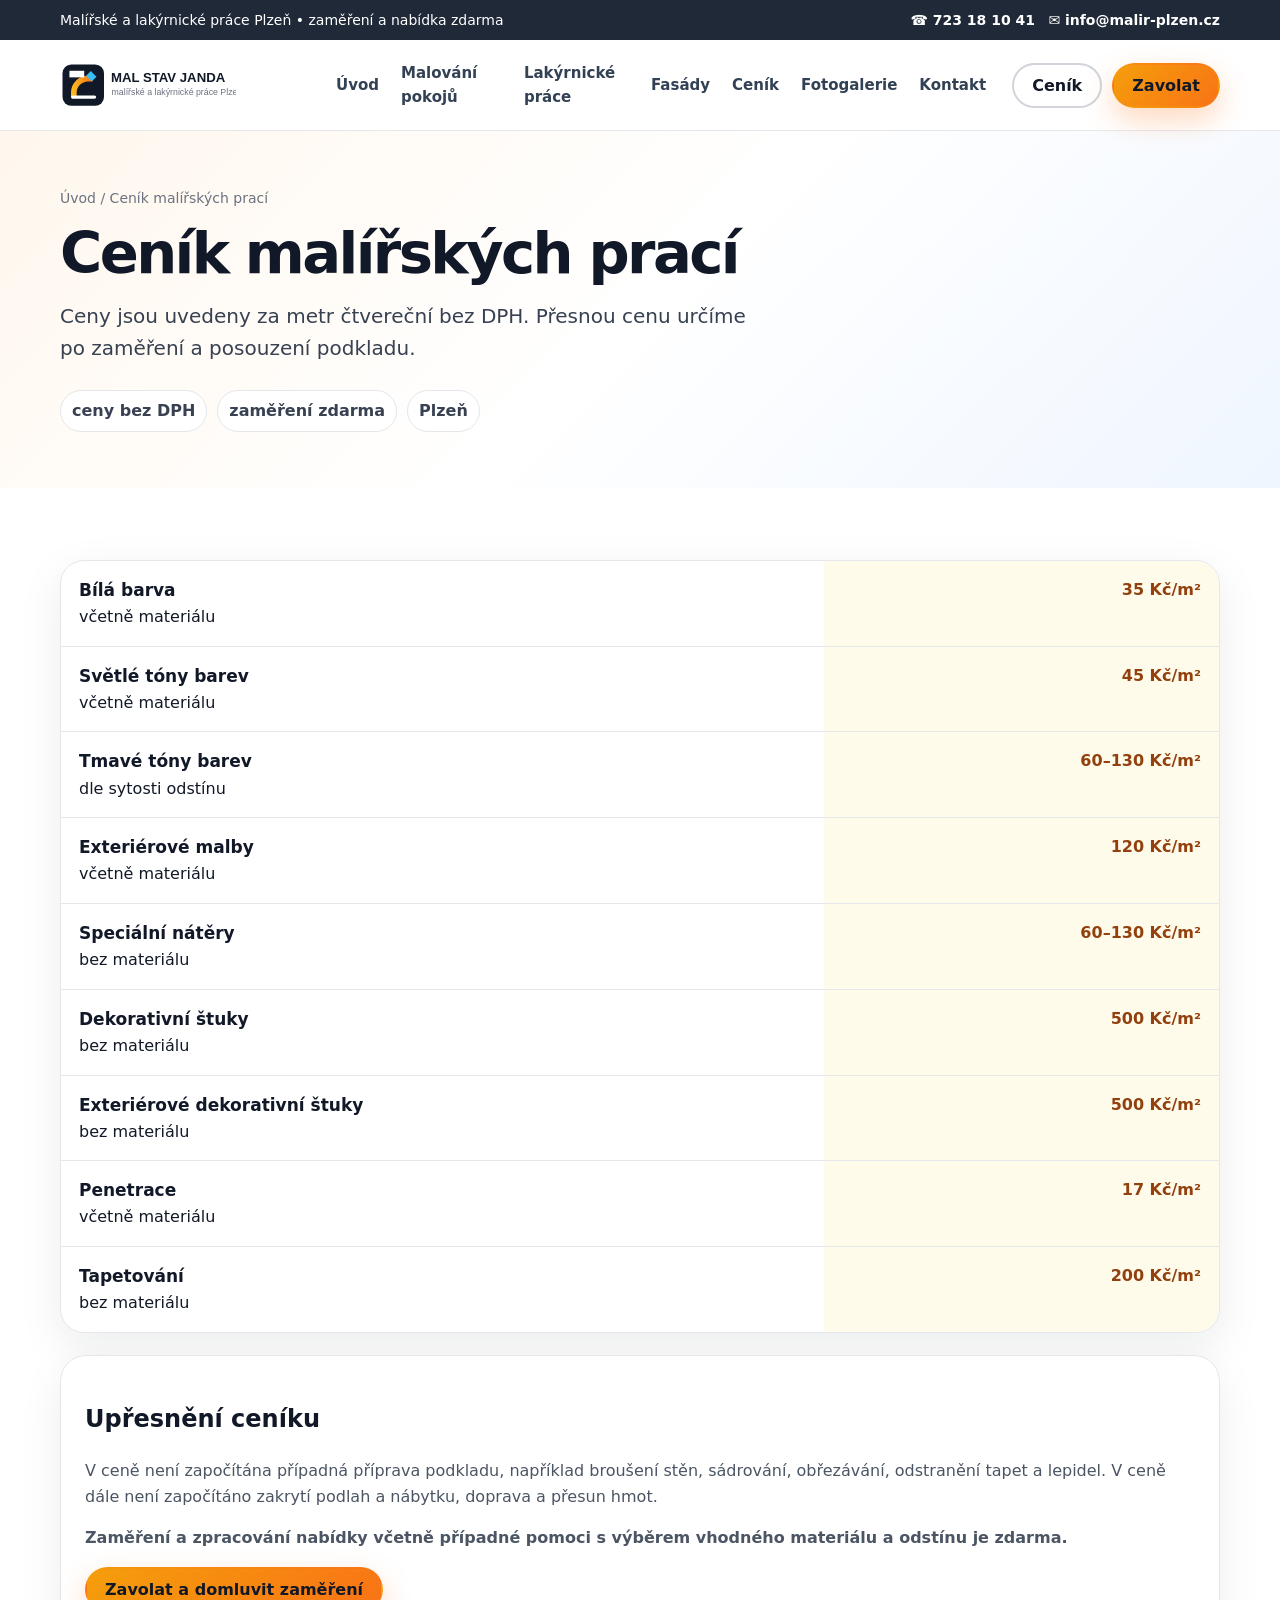
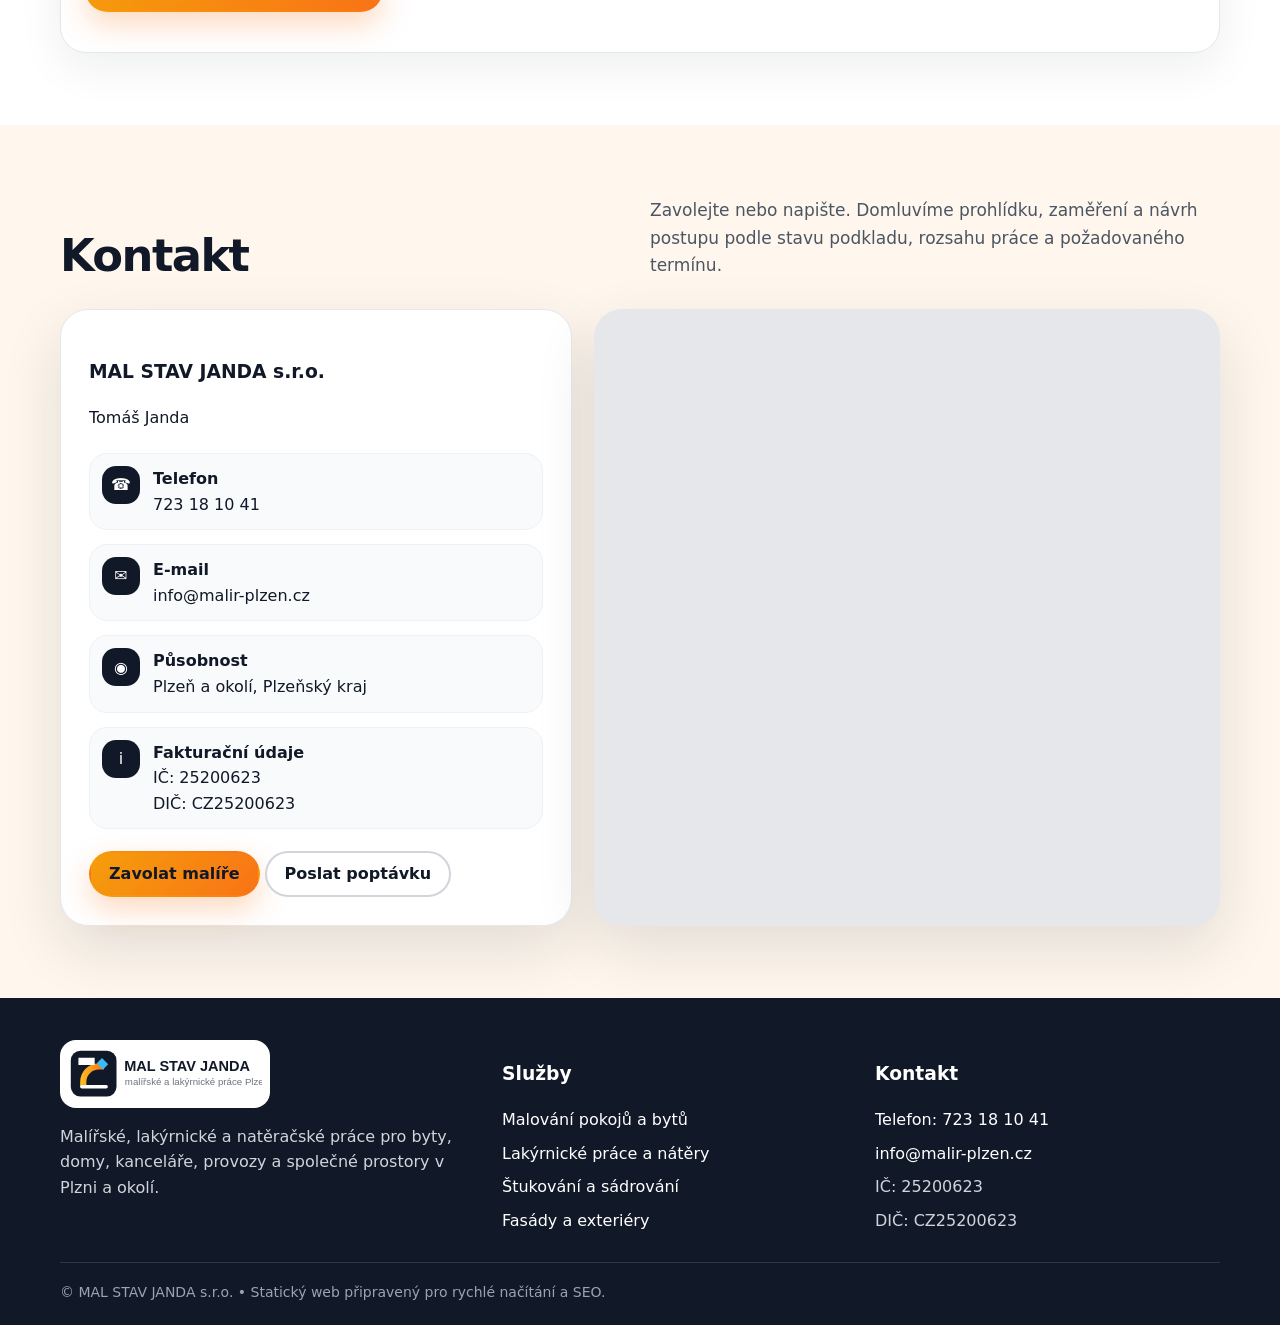
==== cenik.html @ 886f4cb3 "Initial commit" ====
<!doctype html>
<html lang="cs">
<head>
<meta charset="utf-8">
<meta name="viewport" content="width=device-width, initial-scale=1">
<title>Ceník malířských prací Plzeň | MAL STAV JANDA s.r.o.</title>
<meta name="description" content="Orientační ceník malířských a lakýrnických prací v Plzni. Bílá barva, barevné malby, penetrace, dekorativní štuky, tapetování a exteriérové malby.">
<link rel="canonical" href="https://www.malir-plzen.cz/cenik.html">
<link rel="icon" href="/favicon.ico" sizes="any">
<link rel="icon" type="image/png" href="assets/img/favicon.png">
<meta property="og:title" content="Ceník malířských prací Plzeň | MAL STAV JANDA s.r.o.">
<meta property="og:description" content="Orientační ceník malířských a lakýrnických prací v Plzni. Bílá barva, barevné malby, penetrace, dekorativní štuky, tapetování a exteriérové malby.">
<meta property="og:type" content="website">
<meta property="og:url" content="https://www.malir-plzen.cz/cenik.html">
<meta property="og:image" content="https://www.malir-plzen.cz/assets/img/hero-malir.svg">
<link rel="preconnect" href="https://www.google.com">
<link rel="stylesheet" href="assets/css/style.css">
<script type="application/ld+json">
{
  "@context":"https://schema.org",
  "@type":"LocalBusiness",
  "name":"MAL STAV JANDA s.r.o.",
  "url":"https://www.malir-plzen.cz",
  "telephone":"+420723181041",
  "email":"info@malir-plzen.cz",
  "areaServed":["Plzeň","Plzeňský kraj"],
  "description":"Malířské, lakýrnické a natěračské práce v Plzni a okolí. Malování bytů, kanceláří, provozů, štukování, sádrování a fasádní nátěry.",
  "priceRange":"Kč"
}
</script>
</head><body>
<div class="topbar"><div class="container">
  <div>Malířské a lakýrnické práce Plzeň • zaměření a nabídka zdarma</div>
  <div><a href="tel:+420723181041">☎ 723 18 10 41</a> &nbsp; <a href="mailto:info@malir-plzen.cz">✉ info@malir-plzen.cz</a></div>
</div></div>
<header class="header">
  <div class="container nav">
    <a class="logo" href="index.html" aria-label="MAL STAV JANDA"><img src="assets/img/logo.svg" alt="MAL STAV JANDA - malíři Plzeň"></a>
    <nav class="menu">
<a href="index.html">Úvod</a>
<a href="malovani-pokoju-plzen.html">Malování pokojů</a>
<a href="lakyrnicke-prace-plzen.html">Lakýrnické práce</a>
<a href="fasady-natery-plzen.html">Fasády</a>
<a href="cenik.html">Ceník</a>
<a href="galerie.html">Fotogalerie</a>
<a href="kontakt.html">Kontakt</a>
</nav>
    <div class="nav-cta"><a class="btn secondary" href="cenik.html">Ceník</a><a class="btn primary" href="tel:+420723181041">Zavolat</a><button class="mobile-toggle" aria-label="Menu">☰</button></div>
  </div>
</header>
<main>
<section class="page-hero">
  <div class="container">
    <div class="breadcrumbs"><a href="index.html">Úvod</a> / Ceník malířských prací</div>
    <h1>Ceník malířských prací</h1>
    <p class="lead">Ceny jsou uvedeny za metr čtvereční bez DPH. Přesnou cenu určíme po zaměření a posouzení podkladu.</p>
    <div class="badges"><span class="badge">ceny bez DPH</span><span class="badge">zaměření zdarma</span><span class="badge">Plzeň</span></div>
  </div>
</section>
<section class="section"><div class="container"><div class="price-table"><div class="price-row"><div><strong>Bílá barva</strong><br>včetně materiálu</div><div class="price">35 Kč/m²</div></div><div class="price-row"><div><strong>Světlé tóny barev</strong><br>včetně materiálu</div><div class="price">45 Kč/m²</div></div><div class="price-row"><div><strong>Tmavé tóny barev</strong><br>dle sytosti odstínu</div><div class="price">60–130 Kč/m²</div></div><div class="price-row"><div><strong>Exteriérové malby</strong><br>včetně materiálu</div><div class="price">120 Kč/m²</div></div><div class="price-row"><div><strong>Speciální nátěry</strong><br>bez materiálu</div><div class="price">60–130 Kč/m²</div></div><div class="price-row"><div><strong>Dekorativní štuky</strong><br>bez materiálu</div><div class="price">500 Kč/m²</div></div><div class="price-row"><div><strong>Exteriérové dekorativní štuky</strong><br>bez materiálu</div><div class="price">500 Kč/m²</div></div><div class="price-row"><div><strong>Penetrace</strong><br>včetně materiálu</div><div class="price">17 Kč/m²</div></div><div class="price-row"><div><strong>Tapetování</strong><br>bez materiálu</div><div class="price">200 Kč/m²</div></div></div>
     <div class="card" style="margin-top:22px"><h2>Upřesnění ceníku</h2><p>V ceně není započítána případná příprava podkladu, například broušení stěn, sádrování, obřezávání, odstranění tapet a lepidel. V ceně dále není započítáno zakrytí podlah a nábytku, doprava a přesun hmot.</p><p><strong>Zaměření a zpracování nabídky včetně případné pomoci s výběrem vhodného materiálu a odstínu je zdarma.</strong></p><p><a class="btn primary" href="tel:+420723181041">Zavolat a domluvit zaměření</a></p></div></div></section><section class="section warm" id="kontakt">
  <div class="container">
    <div class="section-head">
      <h2>Kontakt</h2>
      <p>Zavolejte nebo napište. Domluvíme prohlídku, zaměření a návrh postupu podle stavu podkladu, rozsahu práce a požadovaného termínu.</p>
    </div>
    <div class="contact-grid">
      <div class="contact-card">
        <h3>MAL STAV JANDA s.r.o.</h3>
        <p>Tomáš Janda</p>
        <div class="contact-list">
          <a class="contact-item" href="tel:+420723181041"><span class="ci">☎</span><span><strong>Telefon</strong><br>723 18 10 41</span></a>
          <a class="contact-item" href="mailto:info@malir-plzen.cz"><span class="ci">✉</span><span><strong>E-mail</strong><br>info@malir-plzen.cz</span></a>
          <div class="contact-item"><span class="ci">◉</span><span><strong>Působnost</strong><br>Plzeň a okolí, Plzeňský kraj</span></div>
          <div class="contact-item"><span class="ci">i</span><span><strong>Fakturační údaje</strong><br>IČ: 25200623<br>DIČ: CZ25200623</span></div>
        </div>
        <a class="btn primary" href="tel:+420723181041">Zavolat malíře</a>
        <a class="btn secondary" href="mailto:info@malir-plzen.cz">Poslat poptávku</a>
      </div>
      <div class="map-wrap">
        <iframe loading="lazy" referrerpolicy="no-referrer-when-downgrade" src="https://www.google.com/maps?q=MAL%20STAV%20JANDA%20s.r.o.%20Plze%C5%88&output=embed" title="Mapa - MAL STAV JANDA Plzeň"></iframe>
      </div>
    </div>
  </div>
</section>
</main><footer class="footer">
<div class="container">
  <div class="footer-grid">
    <div>
      <img src="assets/img/logo.svg" alt="MAL STAV JANDA" style="width:210px;background:#fff;border-radius:16px;padding:8px">
      <p>Malířské, lakýrnické a natěračské práce pro byty, domy, kanceláře, provozy a společné prostory v Plzni a okolí.</p>
    </div>
    <div>
      <h3>Služby</h3>
      <ul>
        <li><a href="malovani-pokoju-plzen.html">Malování pokojů a bytů</a></li>
        <li><a href="lakyrnicke-prace-plzen.html">Lakýrnické práce a nátěry</a></li>
        <li><a href="stukovani-sadrovani-plzen.html">Štukování a sádrování</a></li>
        <li><a href="fasady-natery-plzen.html">Fasády a exteriéry</a></li>
      </ul>
    </div>
    <div>
      <h3>Kontakt</h3>
      <ul>
        <li><a href="tel:+420723181041">Telefon: 723 18 10 41</a></li>
        <li><a href="mailto:info@malir-plzen.cz">info@malir-plzen.cz</a></li>
        <li>IČ: 25200623</li>
        <li>DIČ: CZ25200623</li>
      </ul>
    </div>
  </div>
  <div class="copyright">© MAL STAV JANDA s.r.o. • Statický web připravený pro rychlé načítání a SEO.</div>
</div>
</footer>
<script src="assets/js/main.js"></script>
</body></html>
---- assets/css/style.css ----
:root{
  --ink:#111827; --muted:#6b7280; --line:#e5e7eb; --cream:#fff7ed; --paper:#ffffff;
  --accent:#f59e0b; --accent2:#f97316; --blue:#0ea5e9; --dark:#1f2937; --green:#10b981;
  --shadow:0 22px 60px rgba(17,24,39,.12);
}
*{box-sizing:border-box}
html{scroll-behavior:smooth}
body{margin:0;font-family:Inter,system-ui,-apple-system,Segoe UI,Roboto,Arial,sans-serif;color:var(--ink);background:#fff;line-height:1.6}
a{color:inherit;text-decoration:none}
img{max-width:100%;display:block}
.container{width:min(1160px,calc(100% - 32px));margin-inline:auto}
.topbar{background:var(--dark);color:#fff;font-size:14px}
.topbar .container{display:flex;gap:22px;align-items:center;justify-content:space-between;padding:9px 0;flex-wrap:wrap}
.topbar a{color:#fff;font-weight:700}
.header{position:sticky;top:0;z-index:50;background:rgba(255,255,255,.94);backdrop-filter:blur(14px);border-bottom:1px solid var(--line)}
.nav{display:flex;align-items:center;justify-content:space-between;gap:24px;padding:13px 0}
.logo{display:flex;align-items:center;gap:12px;min-width:250px}
.logo img{width:176px;height:auto}
.menu{display:flex;align-items:center;gap:18px;font-weight:750;font-size:15px}
.menu a{padding:8px 2px;color:#334155}
.menu a:hover{color:var(--accent2)}
.nav-cta{display:flex;gap:10px;align-items:center}
.btn{display:inline-flex;align-items:center;justify-content:center;gap:8px;padding:12px 18px;border-radius:999px;font-weight:850;border:2px solid transparent;transition:.2s ease;line-height:1.1}
.btn.primary{background:linear-gradient(135deg,var(--accent),var(--accent2));color:#111827;box-shadow:0 12px 30px rgba(249,115,22,.28)}
.btn.primary:hover{transform:translateY(-1px);box-shadow:0 16px 36px rgba(249,115,22,.36)}
.btn.secondary{background:#fff;border-color:#d1d5db;color:#111827}
.btn.dark{background:#111827;color:#fff}
.mobile-toggle{display:none;background:#111827;color:#fff;border:0;border-radius:12px;padding:10px 12px;font-size:18px}
.hero{position:relative;overflow:hidden;background:radial-gradient(circle at 12% 10%,#fed7aa 0,transparent 30%),linear-gradient(135deg,#fff7ed 0%,#ffffff 45%,#eff6ff 100%);padding:72px 0 52px}
.hero-grid{display:grid;grid-template-columns:1.02fr .98fr;gap:44px;align-items:center}
.kicker{display:inline-flex;gap:9px;align-items:center;background:#111827;color:#fff;border-radius:999px;padding:8px 14px;font-size:14px;font-weight:850;margin-bottom:18px}
h1{font-size:clamp(40px,5vw,68px);line-height:.98;margin:0 0 18px;letter-spacing:-.045em}
.lead{font-size:20px;color:#374151;max-width:690px;margin:0 0 26px}
.hero-actions{display:flex;gap:12px;flex-wrap:wrap;margin-bottom:26px}
.trust{display:grid;grid-template-columns:repeat(3,1fr);gap:12px;max-width:700px}
.trust .item{background:#fff;border:1px solid var(--line);border-radius:18px;padding:14px 16px;box-shadow:0 12px 32px rgba(17,24,39,.07)}
.trust strong{display:block;font-size:20px}
.trust span{font-size:13px;color:var(--muted);font-weight:700}
.hero-card{position:relative}
.hero-card img{border-radius:30px;box-shadow:var(--shadow);border:8px solid #fff}
.float-card{position:absolute;left:-18px;bottom:28px;background:#111827;color:#fff;border-radius:22px;padding:16px 18px;box-shadow:var(--shadow);max-width:260px}
.float-card strong{display:block;font-size:18px}
.section{padding:72px 0}
.section.soft{background:#f8fafc}
.section.warm{background:#fff7ed}
.section-head{display:flex;align-items:end;justify-content:space-between;gap:24px;margin-bottom:30px}
.section-head h2{font-size:clamp(31px,3.5vw,48px);line-height:1.05;letter-spacing:-.035em;margin:0}
.section-head p{max-width:570px;color:#4b5563;margin:0;font-size:17px}
.grid{display:grid;gap:18px}
.grid.cols-3{grid-template-columns:repeat(3,1fr)}
.grid.cols-4{grid-template-columns:repeat(4,1fr)}
.card{background:#fff;border:1px solid var(--line);border-radius:26px;padding:24px;box-shadow:0 14px 45px rgba(17,24,39,.07)}
.service-card{position:relative;overflow:hidden;min-height:252px}
.service-card::before{content:"";position:absolute;right:-34px;top:-34px;width:140px;height:140px;background:linear-gradient(135deg,#fde68a,#fed7aa);border-radius:42px;transform:rotate(14deg);opacity:.85}
.icon{width:52px;height:52px;display:grid;place-items:center;background:#111827;color:#fff;border-radius:18px;font-size:25px;margin-bottom:18px;position:relative}
.service-card h3,.card h3{margin:0 0 9px;font-size:23px;line-height:1.15}
.service-card p,.card p{color:#4b5563;margin:0 0 16px}
.link{font-weight:850;color:#b45309}
.split{display:grid;grid-template-columns:.9fr 1.1fr;gap:24px;align-items:start}
.panel{background:#111827;color:#fff;border-radius:30px;padding:34px;box-shadow:var(--shadow)}
.panel h2{margin:0 0 14px;font-size:38px;line-height:1.05}
.panel p{color:#d1d5db}
.checklist{display:grid;gap:12px;margin-top:22px}
.check{display:flex;gap:10px;align-items:flex-start}
.check b{color:#fff}
.check span:first-child{width:24px;height:24px;display:grid;place-items:center;border-radius:50%;background:#f59e0b;color:#111827;font-weight:900;flex:0 0 24px}
.price-table{overflow:hidden;border-radius:24px;border:1px solid var(--line);background:#fff;box-shadow:0 14px 45px rgba(17,24,39,.08)}
.price-row{display:grid;grid-template-columns:1.35fr .7fr;gap:0;border-bottom:1px solid var(--line)}
.price-row:last-child{border-bottom:0}
.price-row>div{padding:16px 18px}
.price-row strong{font-size:17px}
.price{font-weight:900;text-align:right;color:#92400e;background:#fffbeb}
.note{font-size:14px;color:#6b7280;margin-top:14px}
.steps{counter-reset:step}
.step{display:flex;gap:18px;align-items:flex-start}
.step::before{counter-increment:step;content:counter(step);width:46px;height:46px;border-radius:17px;background:linear-gradient(135deg,var(--accent),var(--accent2));display:grid;place-items:center;font-weight:950;color:#111827;flex:0 0 46px}
.gallery{display:grid;grid-template-columns:1.1fr .9fr;gap:18px}
.swatch{min-height:260px;border-radius:26px;position:relative;overflow:hidden;background:linear-gradient(135deg,#fef3c7,#ffffff)}
.swatch::before,.swatch::after{content:"";position:absolute;border-radius:50%;filter:blur(1px)}
.swatch::before{width:300px;height:300px;background:#f59e0b;left:-80px;top:-100px;opacity:.55}
.swatch::after{width:260px;height:260px;background:#38bdf8;right:-90px;bottom:-90px;opacity:.45}
.swatch span{position:absolute;left:28px;bottom:24px;font-size:32px;font-weight:900;letter-spacing:-.03em}
.contact-grid{display:grid;grid-template-columns:.9fr 1.1fr;gap:22px}
.contact-card{background:#fff;border-radius:28px;padding:28px;border:1px solid var(--line);box-shadow:var(--shadow)}
.contact-list{display:grid;gap:14px;margin:22px 0}
.contact-item{display:flex;gap:13px;align-items:flex-start;padding:12px;border-radius:18px;background:#f8fafc;border:1px solid #edf2f7}
.contact-item .ci{width:38px;height:38px;border-radius:14px;background:#111827;color:#fff;display:grid;place-items:center;flex:0 0 38px}
.map-wrap{border:0;border-radius:28px;overflow:hidden;box-shadow:var(--shadow);background:#e5e7eb;min-height:430px}
.map-wrap iframe{width:100%;height:430px;border:0;display:block}
.footer{background:#111827;color:#fff;padding:42px 0 22px}
.footer-grid{display:grid;grid-template-columns:1.2fr 1fr 1fr;gap:28px}
.footer a{color:#fff}
.footer p,.footer li{color:#d1d5db}
.footer ul{list-style:none;padding:0;margin:0;display:grid;gap:8px}
.copyright{border-top:1px solid rgba(255,255,255,.12);margin-top:28px;padding-top:18px;color:#9ca3af;font-size:14px}
.breadcrumbs{font-size:14px;color:#6b7280;margin-bottom:16px}
.page-hero{background:linear-gradient(135deg,#fff7ed,#fff,#eff6ff);padding:56px 0}
.page-hero h1{font-size:clamp(38px,4.5vw,62px)}
.badges{display:flex;gap:10px;flex-wrap:wrap;margin-top:18px}
.badge{display:inline-flex;align-items:center;padding:7px 11px;background:#fff;border:1px solid var(--line);border-radius:999px;font-weight:800;color:#374151}
.faq details{background:#fff;border:1px solid var(--line);border-radius:20px;padding:18px 20px}
.faq details+details{margin-top:12px}
.faq summary{font-weight:900;cursor:pointer}
.faq p{color:#4b5563}
@media(max-width:980px){
  .hero-grid,.split,.contact-grid,.gallery{grid-template-columns:1fr}
  .grid.cols-3,.grid.cols-4{grid-template-columns:repeat(2,1fr)}
  .menu{display:none;position:absolute;left:16px;right:16px;top:74px;background:#fff;border:1px solid var(--line);border-radius:22px;box-shadow:var(--shadow);padding:16px;flex-direction:column;align-items:flex-start}
  .menu.open{display:flex}
  .mobile-toggle{display:block}
  .nav-cta .secondary{display:none}
  .topbar .container{justify-content:center}
}
@media(max-width:640px){
  .grid.cols-3,.grid.cols-4,.trust,.footer-grid{grid-template-columns:1fr}
  .hero{padding-top:42px}
  .section{padding:54px 0}
  .price-row{grid-template-columns:1fr}
  .price{text-align:left}
  .logo img{width:150px}
}


/* Fotogalerie realizací */
.gallery-section{background:#fff}
.photo-grid{display:grid;grid-template-columns:repeat(5,1fr);gap:14px}
.photo-grid a,.photo-grid figure{display:block;margin:0;overflow:hidden;border-radius:24px;background:#f3f4f6;border:1px solid var(--line);box-shadow:0 12px 35px rgba(17,24,39,.08)}
.photo-grid img{width:100%;height:210px;object-fit:cover;transition:transform .25s ease}
.photo-grid a:hover img,.photo-grid figure:hover img{transform:scale(1.035)}
.photo-grid figcaption{padding:12px 14px;font-weight:800;color:#374151;background:#fff;font-size:14px}
.photo-grid-large{grid-template-columns:repeat(3,1fr)}
.photo-grid-large img{height:260px}
.gallery-note{color:#6b7280;font-size:14px;margin-top:16px}
.gallery-note code{background:#f3f4f6;border:1px solid #e5e7eb;border-radius:8px;padding:2px 6px}
.hero-card img{width:100%;height:520px;object-fit:cover}
@media(max-width:980px){.photo-grid,.photo-grid-large{grid-template-columns:repeat(2,1fr)}.hero-card img{height:420px}}
@media(max-width:640px){.photo-grid,.photo-grid-large{grid-template-columns:1fr}.photo-grid img,.photo-grid-large img{height:240px}.hero-card img{height:320px}}
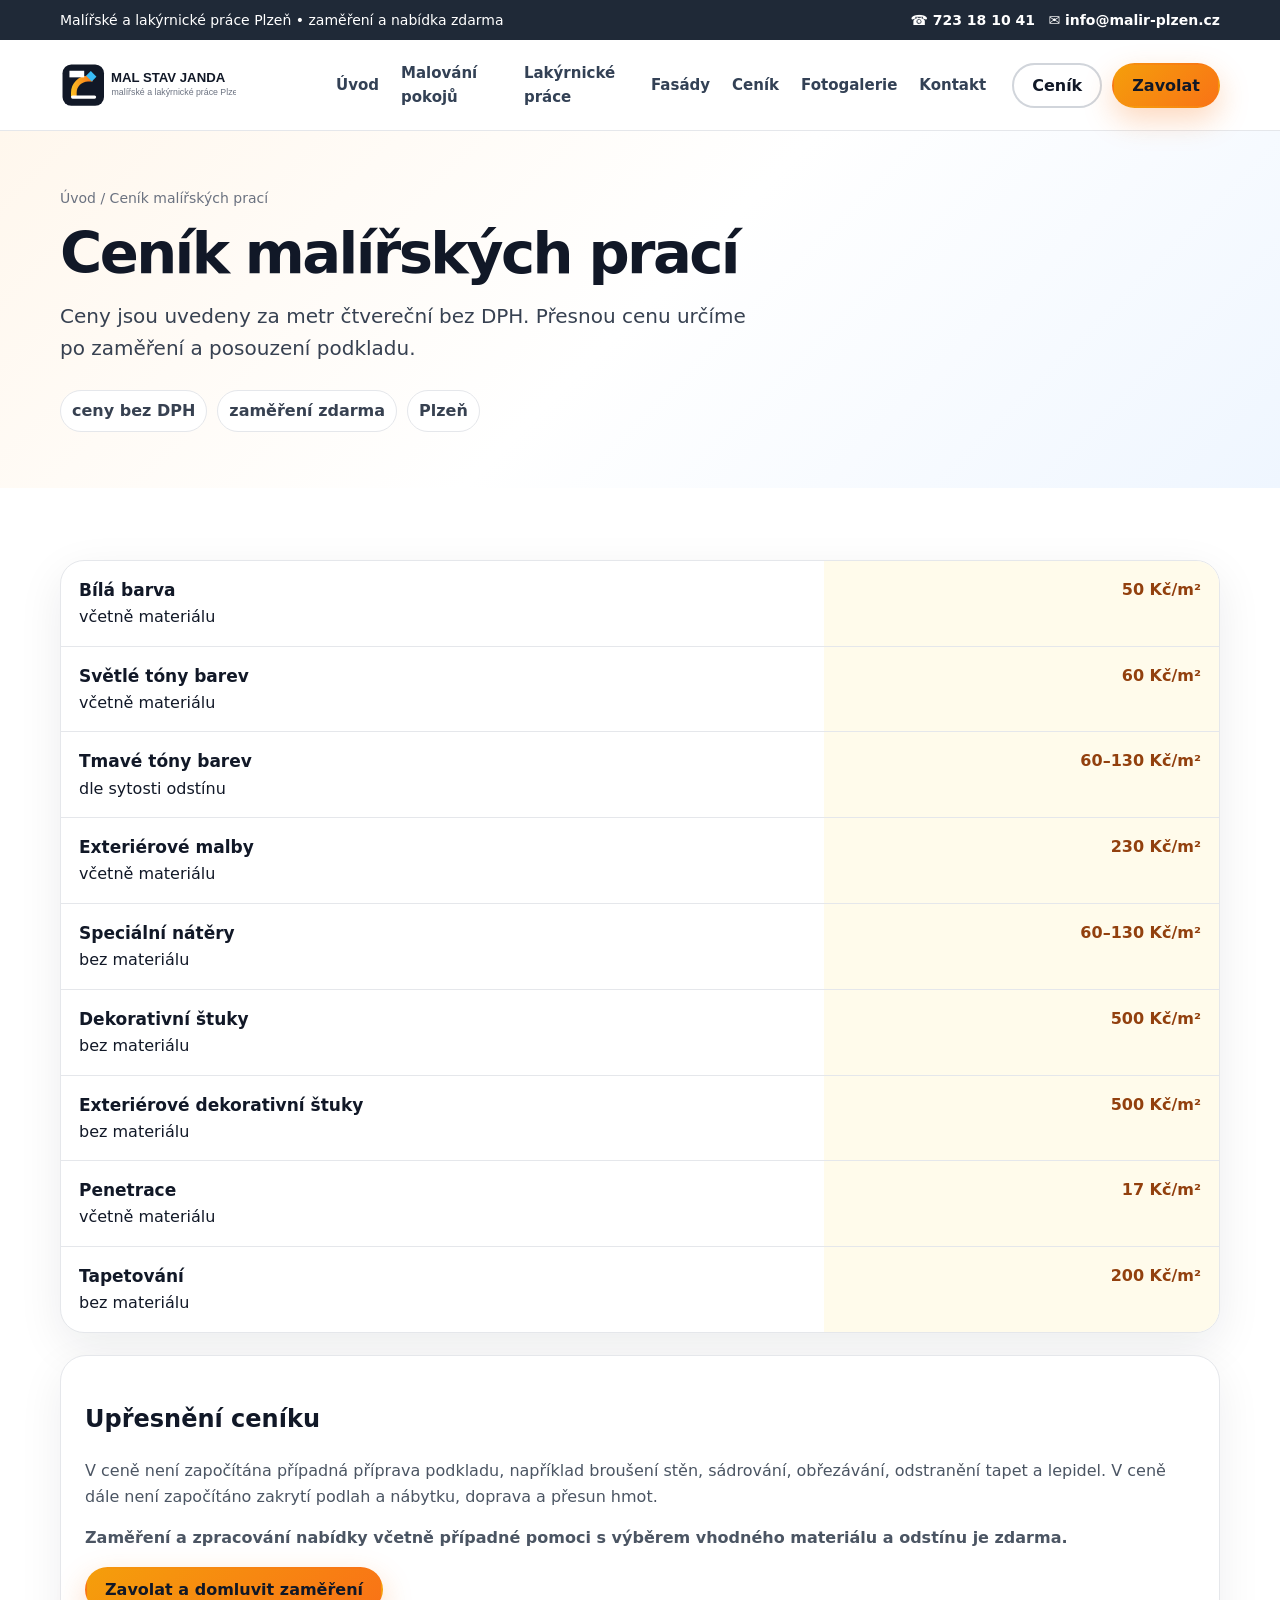
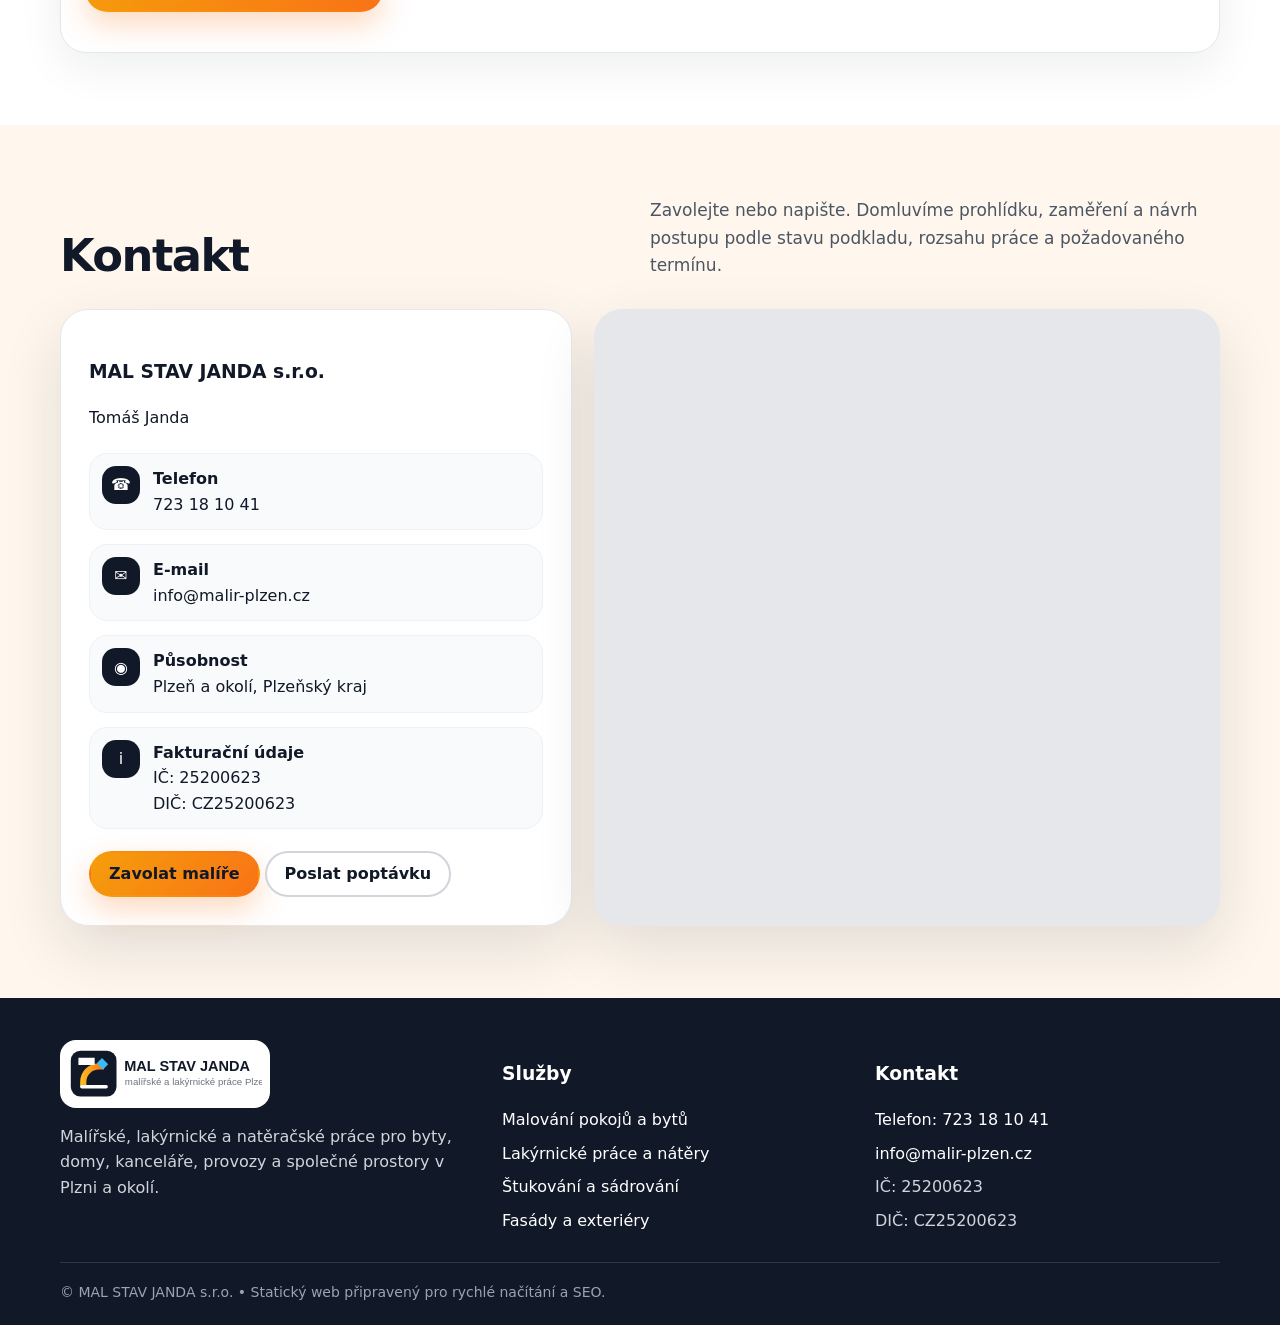
==== commit cd3c2b41: "Update cenik.html" ====
--- a/cenik.html
+++ b/cenik.html
@@ -57,7 +57,7 @@
     <div class="badges"><span class="badge">ceny bez DPH</span><span class="badge">zaměření zdarma</span><span class="badge">Plzeň</span></div>
   </div>
 </section>
-<section class="section"><div class="container"><div class="price-table"><div class="price-row"><div><strong>Bílá barva</strong><br>včetně materiálu</div><div class="price">35 Kč/m²</div></div><div class="price-row"><div><strong>Světlé tóny barev</strong><br>včetně materiálu</div><div class="price">45 Kč/m²</div></div><div class="price-row"><div><strong>Tmavé tóny barev</strong><br>dle sytosti odstínu</div><div class="price">60–130 Kč/m²</div></div><div class="price-row"><div><strong>Exteriérové malby</strong><br>včetně materiálu</div><div class="price">120 Kč/m²</div></div><div class="price-row"><div><strong>Speciální nátěry</strong><br>bez materiálu</div><div class="price">60–130 Kč/m²</div></div><div class="price-row"><div><strong>Dekorativní štuky</strong><br>bez materiálu</div><div class="price">500 Kč/m²</div></div><div class="price-row"><div><strong>Exteriérové dekorativní štuky</strong><br>bez materiálu</div><div class="price">500 Kč/m²</div></div><div class="price-row"><div><strong>Penetrace</strong><br>včetně materiálu</div><div class="price">17 Kč/m²</div></div><div class="price-row"><div><strong>Tapetování</strong><br>bez materiálu</div><div class="price">200 Kč/m²</div></div></div>
+<section class="section"><div class="container"><div class="price-table"><div class="price-row"><div><strong>Bílá barva</strong><br>včetně materiálu</div><div class="price">50 Kč/m²</div></div><div class="price-row"><div><strong>Světlé tóny barev</strong><br>včetně materiálu</div><div class="price">60 Kč/m²</div></div><div class="price-row"><div><strong>Tmavé tóny barev</strong><br>dle sytosti odstínu</div><div class="price">60–130 Kč/m²</div></div><div class="price-row"><div><strong>Exteriérové malby</strong><br>včetně materiálu</div><div class="price">230 Kč/m²</div></div><div class="price-row"><div><strong>Speciální nátěry</strong><br>bez materiálu</div><div class="price">60–130 Kč/m²</div></div><div class="price-row"><div><strong>Dekorativní štuky</strong><br>bez materiálu</div><div class="price">500 Kč/m²</div></div><div class="price-row"><div><strong>Exteriérové dekorativní štuky</strong><br>bez materiálu</div><div class="price">500 Kč/m²</div></div><div class="price-row"><div><strong>Penetrace</strong><br>včetně materiálu</div><div class="price">17 Kč/m²</div></div><div class="price-row"><div><strong>Tapetování</strong><br>bez materiálu</div><div class="price">200 Kč/m²</div></div></div>
      <div class="card" style="margin-top:22px"><h2>Upřesnění ceníku</h2><p>V ceně není započítána případná příprava podkladu, například broušení stěn, sádrování, obřezávání, odstranění tapet a lepidel. V ceně dále není započítáno zakrytí podlah a nábytku, doprava a přesun hmot.</p><p><strong>Zaměření a zpracování nabídky včetně případné pomoci s výběrem vhodného materiálu a odstínu je zdarma.</strong></p><p><a class="btn primary" href="tel:+420723181041">Zavolat a domluvit zaměření</a></p></div></div></section><section class="section warm" id="kontakt">
   <div class="container">
     <div class="section-head">
@@ -113,4 +113,4 @@
 </div>
 </footer>
 <script src="assets/js/main.js"></script>
-</body></html>+</body></html>
